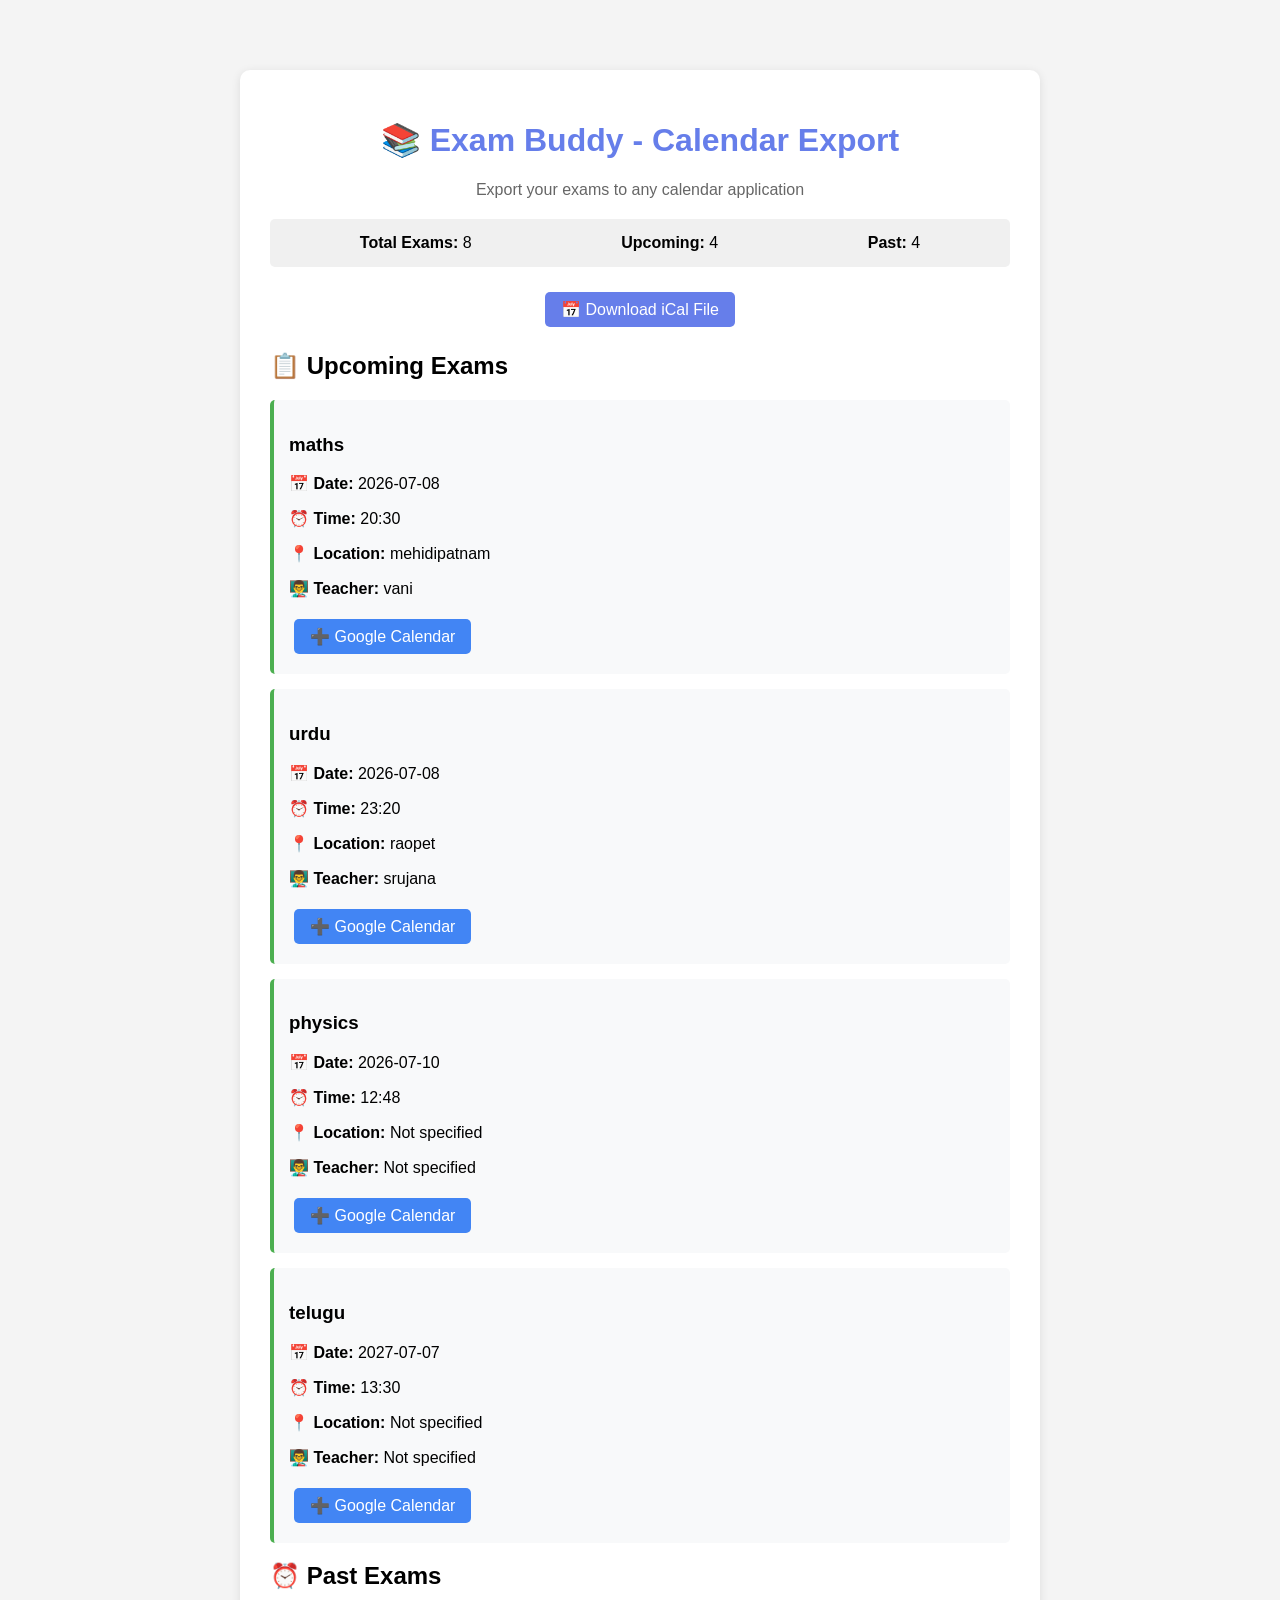
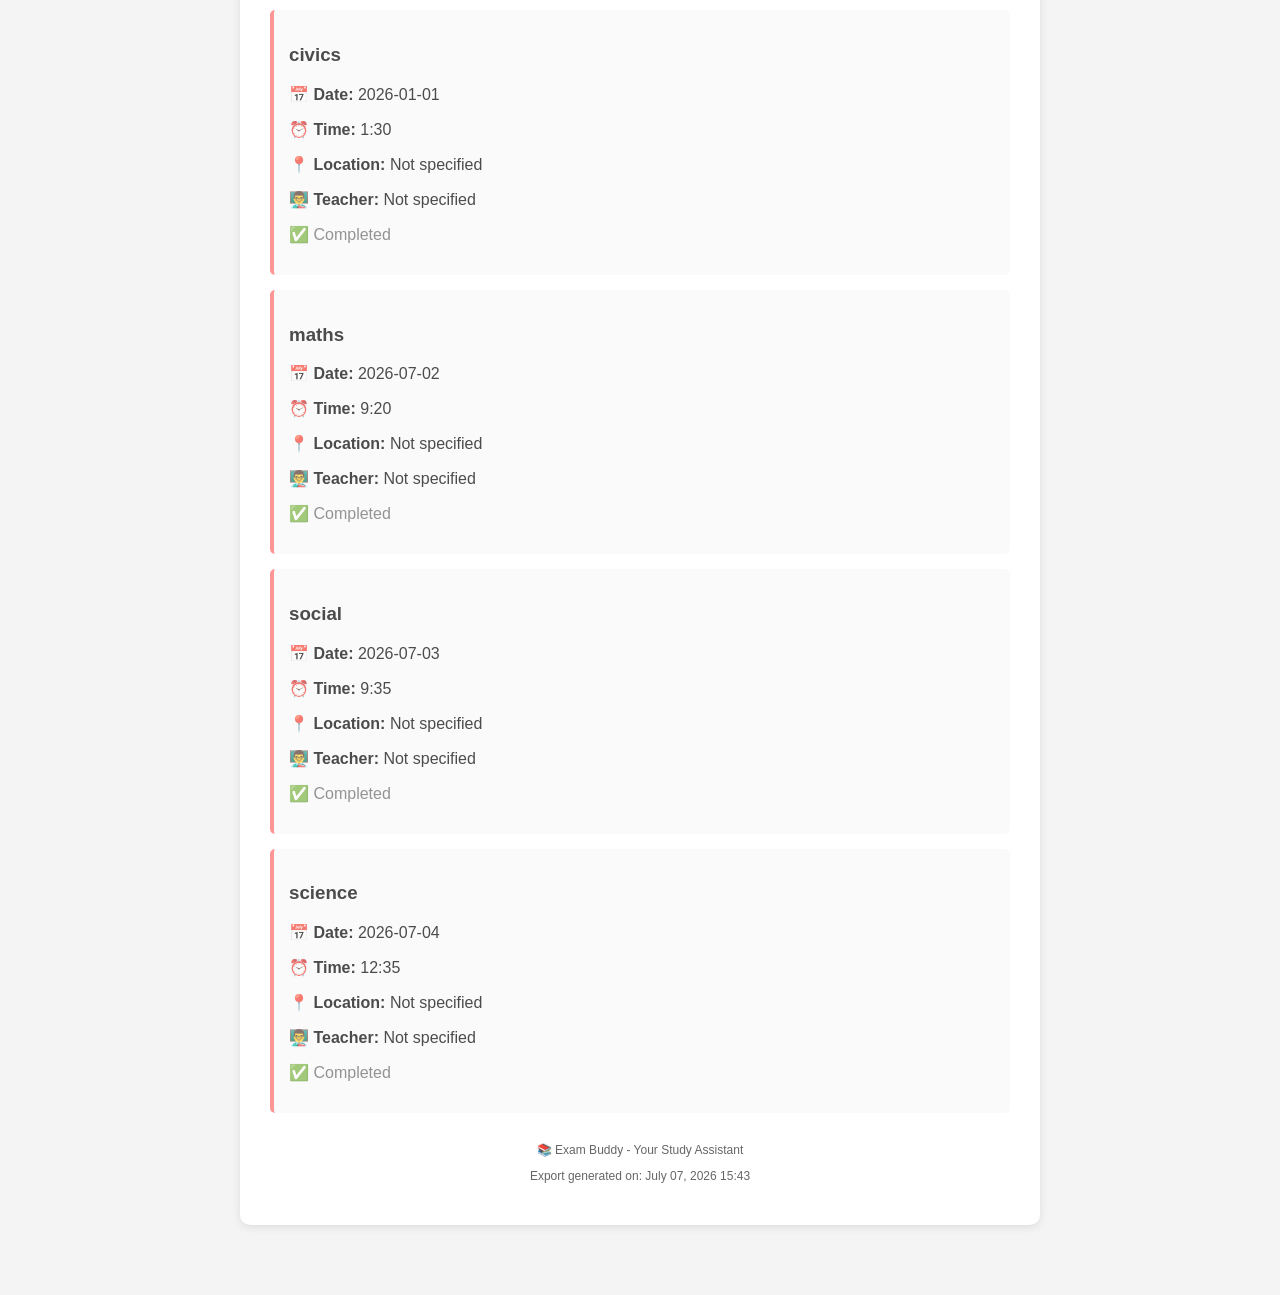
==== backend/calendar_export.html @ 18dd1bfc "commit 1a2b3c4d5e6f7g8h9i0j" ====
<!DOCTYPE html>
<html lang="en">
<head>
    <meta charset="UTF-8">
    <meta name="viewport" content="width=device-width, initial-scale=1.0">
    <title>Exam Buddy - Calendar Export</title>
    <style>
        body {
            font-family: Arial, sans-serif;
            max-width: 800px;
            margin: 50px auto;
            padding: 20px;
            background-color: #f4f4f4;
        }
        .container {
            background-color: white;
            padding: 30px;
            border-radius: 10px;
            box-shadow: 0 2px 10px rgba(0,0,0,0.1);
        }
        h1 {
            color: #667eea;
            text-align: center;
        }
        .exam-item {
            border-left: 4px solid #667eea;
            padding: 15px;
            margin: 15px 0;
            background-color: #f8f9fa;
            border-radius: 5px;
        }
        .exam-item.upcoming {
            border-left-color: #4CAF50;
        }
        .exam-item.past {
            border-left-color: #FF6B6B;
            opacity: 0.7;
        }
        .btn {
            display: inline-block;
            padding: 8px 16px;
            margin: 5px;
            background-color: #667eea;
            color: white;
            text-decoration: none;
            border-radius: 5px;
            border: none;
            cursor: pointer;
        }
        .btn-google {
            background-color: #4285F4;
        }
        .btn-outlook {
            background-color: #0078D4;
        }
        .btn-apple {
            background-color: #555555;
        }
        .btn:hover {
            opacity: 0.8;
        }
        .footer {
            text-align: center;
            margin-top: 30px;
            color: #666;
            font-size: 12px;
        }
        .stats {
            display: flex;
            justify-content: space-around;
            background-color: #f0f0f0;
            padding: 15px;
            border-radius: 5px;
            margin: 20px 0;
        }
    </style>
</head>
<body>
    <div class="container">
        <h1>📚 Exam Buddy - Calendar Export</h1>
        <p style="text-align: center; color: #666;">Export your exams to any calendar application</p>
        
        <div class="stats">
            <div><strong>Total Exams:</strong> 8</div>
            <div><strong>Upcoming:</strong> 4</div>
            <div><strong>Past:</strong> 4</div>
        </div>
        
        <div style="text-align: center; margin: 20px 0;">
            <a href="exam_schedule.ics" class="btn">📅 Download iCal File</a>
        </div>
        
        <h2>📋 Upcoming Exams</h2>

        <div class="exam-item upcoming">
            <h3>maths</h3>
            <p><strong>📅 Date:</strong> 2026-07-08</p>
            <p><strong>⏰ Time:</strong> 20:30</p>
            <p><strong>📍 Location:</strong> mehidipatnam</p>
            <p><strong>👨‍🏫 Teacher:</strong> vani</p>
            <div style="margin-top: 10px;">
                <a href="https://calendar.google.com/calendar/render?action=TEMPLATE&text=Exam: maths&dates=20260708T203000/20260708T223000&details=Subject:+maths
Location:+mehidipatnam
Teacher:+vani

Good+luck+with+your+exam!+💪&location=mehidipatnam" target="_blank" class="btn btn-google">➕ Google Calendar</a>
            </div>
        </div>

        <div class="exam-item upcoming">
            <h3>urdu</h3>
            <p><strong>📅 Date:</strong> 2026-07-08</p>
            <p><strong>⏰ Time:</strong> 23:20</p>
            <p><strong>📍 Location:</strong> raopet</p>
            <p><strong>👨‍🏫 Teacher:</strong> srujana</p>
            <div style="margin-top: 10px;">
                <a href="https://calendar.google.com/calendar/render?action=TEMPLATE&text=Exam: urdu&dates=20260708T232000/20260709T012000&details=Subject:+urdu
Location:+raopet
Teacher:+srujana

Good+luck+with+your+exam!+💪&location=raopet" target="_blank" class="btn btn-google">➕ Google Calendar</a>
            </div>
        </div>

        <div class="exam-item upcoming">
            <h3>physics</h3>
            <p><strong>📅 Date:</strong> 2026-07-10</p>
            <p><strong>⏰ Time:</strong> 12:48</p>
            <p><strong>📍 Location:</strong> Not specified</p>
            <p><strong>👨‍🏫 Teacher:</strong> Not specified</p>
            <div style="margin-top: 10px;">
                <a href="https://calendar.google.com/calendar/render?action=TEMPLATE&text=Exam: physics&dates=20260710T124800/20260710T144800&details=Subject:+physics

Good+luck+with+your+exam!+💪" target="_blank" class="btn btn-google">➕ Google Calendar</a>
            </div>
        </div>

        <div class="exam-item upcoming">
            <h3>telugu</h3>
            <p><strong>📅 Date:</strong> 2027-07-07</p>
            <p><strong>⏰ Time:</strong> 13:30</p>
            <p><strong>📍 Location:</strong> Not specified</p>
            <p><strong>👨‍🏫 Teacher:</strong> Not specified</p>
            <div style="margin-top: 10px;">
                <a href="https://calendar.google.com/calendar/render?action=TEMPLATE&text=Exam: telugu&dates=20270707T133000/20270707T153000&details=Subject:+telugu

Good+luck+with+your+exam!+💪" target="_blank" class="btn btn-google">➕ Google Calendar</a>
            </div>
        </div>

        <h2>⏰ Past Exams</h2>

        <div class="exam-item past">
            <h3>civics</h3>
            <p><strong>📅 Date:</strong> 2026-01-01</p>
            <p><strong>⏰ Time:</strong> 1:30</p>
            <p><strong>📍 Location:</strong> Not specified</p>
            <p><strong>👨‍🏫 Teacher:</strong> Not specified</p>
            <p style="color: #666;">✅ Completed</p>
        </div>

        <div class="exam-item past">
            <h3>maths</h3>
            <p><strong>📅 Date:</strong> 2026-07-02</p>
            <p><strong>⏰ Time:</strong> 9:20</p>
            <p><strong>📍 Location:</strong> Not specified</p>
            <p><strong>👨‍🏫 Teacher:</strong> Not specified</p>
            <p style="color: #666;">✅ Completed</p>
        </div>

        <div class="exam-item past">
            <h3>social</h3>
            <p><strong>📅 Date:</strong> 2026-07-03</p>
            <p><strong>⏰ Time:</strong> 9:35</p>
            <p><strong>📍 Location:</strong> Not specified</p>
            <p><strong>👨‍🏫 Teacher:</strong> Not specified</p>
            <p style="color: #666;">✅ Completed</p>
        </div>

        <div class="exam-item past">
            <h3>science</h3>
            <p><strong>📅 Date:</strong> 2026-07-04</p>
            <p><strong>⏰ Time:</strong> 12:35</p>
            <p><strong>📍 Location:</strong> Not specified</p>
            <p><strong>👨‍🏫 Teacher:</strong> Not specified</p>
            <p style="color: #666;">✅ Completed</p>
        </div>

        <div class="footer">
            <p>📚 Exam Buddy - Your Study Assistant</p>
            <p>Export generated on: July 07, 2026 15:43</p>
        </div>
    </div>
</body>
</html>
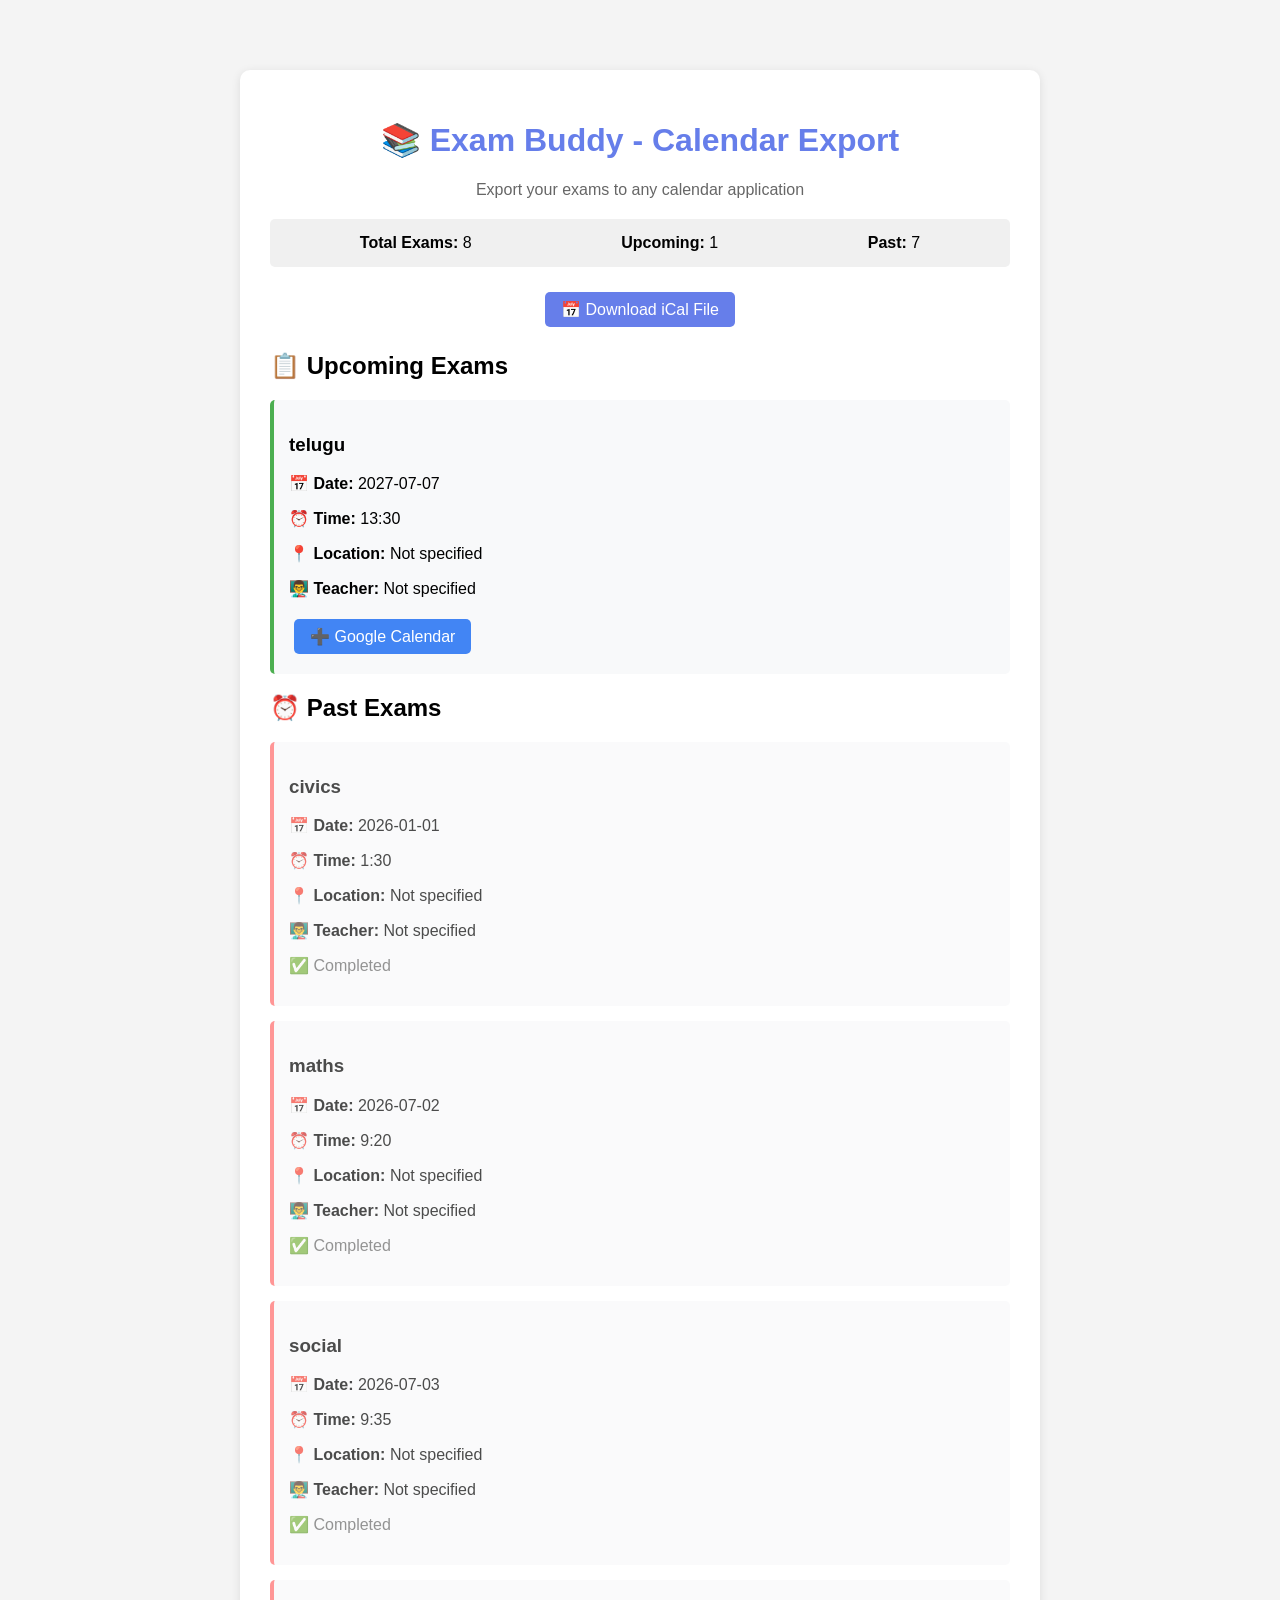
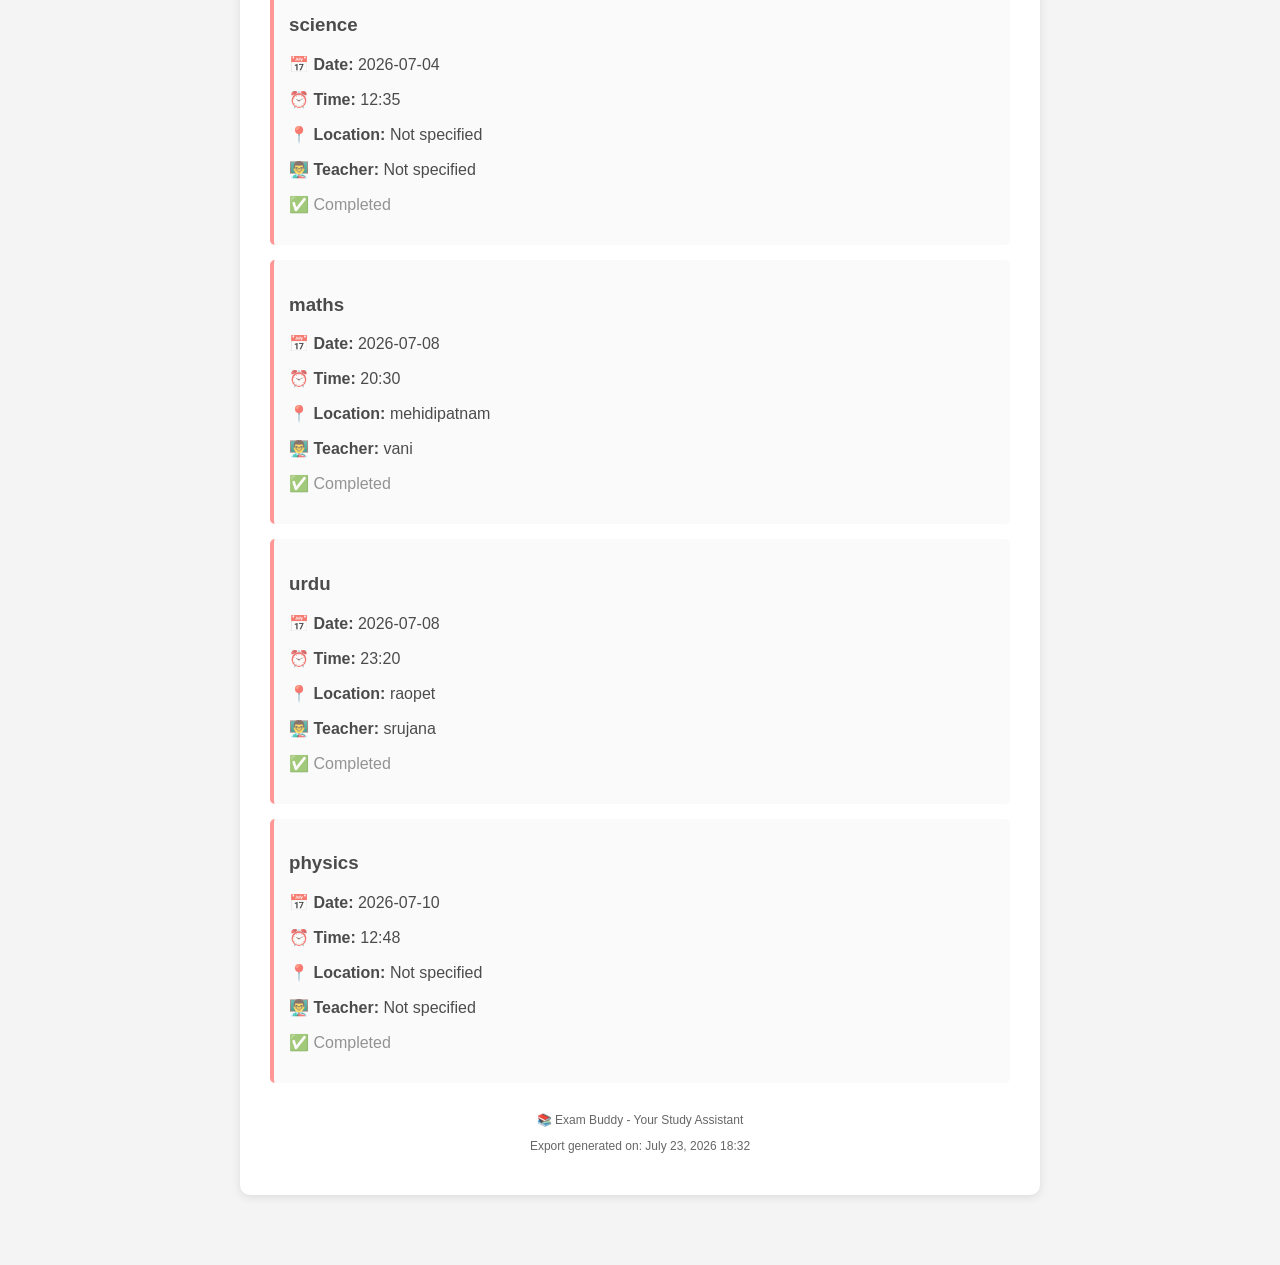
==== commit 5e146228: "context: Path: .git/COMMIT_EDITMSG" ====
--- a/backend/calendar_export.html
+++ b/backend/calendar_export.html
@@ -83,8 +83,8 @@
         
         <div class="stats">
             <div><strong>Total Exams:</strong> 8</div>
-            <div><strong>Upcoming:</strong> 4</div>
-            <div><strong>Past:</strong> 4</div>
+            <div><strong>Upcoming:</strong> 1</div>
+            <div><strong>Past:</strong> 7</div>
         </div>
         
         <div style="text-align: center; margin: 20px 0;">
@@ -92,49 +92,6 @@
         </div>
         
         <h2>📋 Upcoming Exams</h2>
-
-        <div class="exam-item upcoming">
-            <h3>maths</h3>
-            <p><strong>📅 Date:</strong> 2026-07-08</p>
-            <p><strong>⏰ Time:</strong> 20:30</p>
-            <p><strong>📍 Location:</strong> mehidipatnam</p>
-            <p><strong>👨‍🏫 Teacher:</strong> vani</p>
-            <div style="margin-top: 10px;">
-                <a href="https://calendar.google.com/calendar/render?action=TEMPLATE&text=Exam: maths&dates=20260708T203000/20260708T223000&details=Subject:+maths
-Location:+mehidipatnam
-Teacher:+vani
-
-Good+luck+with+your+exam!+💪&location=mehidipatnam" target="_blank" class="btn btn-google">➕ Google Calendar</a>
-            </div>
-        </div>
-
-        <div class="exam-item upcoming">
-            <h3>urdu</h3>
-            <p><strong>📅 Date:</strong> 2026-07-08</p>
-            <p><strong>⏰ Time:</strong> 23:20</p>
-            <p><strong>📍 Location:</strong> raopet</p>
-            <p><strong>👨‍🏫 Teacher:</strong> srujana</p>
-            <div style="margin-top: 10px;">
-                <a href="https://calendar.google.com/calendar/render?action=TEMPLATE&text=Exam: urdu&dates=20260708T232000/20260709T012000&details=Subject:+urdu
-Location:+raopet
-Teacher:+srujana
-
-Good+luck+with+your+exam!+💪&location=raopet" target="_blank" class="btn btn-google">➕ Google Calendar</a>
-            </div>
-        </div>
-
-        <div class="exam-item upcoming">
-            <h3>physics</h3>
-            <p><strong>📅 Date:</strong> 2026-07-10</p>
-            <p><strong>⏰ Time:</strong> 12:48</p>
-            <p><strong>📍 Location:</strong> Not specified</p>
-            <p><strong>👨‍🏫 Teacher:</strong> Not specified</p>
-            <div style="margin-top: 10px;">
-                <a href="https://calendar.google.com/calendar/render?action=TEMPLATE&text=Exam: physics&dates=20260710T124800/20260710T144800&details=Subject:+physics
-
-Good+luck+with+your+exam!+💪" target="_blank" class="btn btn-google">➕ Google Calendar</a>
-            </div>
-        </div>
 
         <div class="exam-item upcoming">
             <h3>telugu</h3>
@@ -187,9 +144,36 @@
             <p style="color: #666;">✅ Completed</p>
         </div>
 
+        <div class="exam-item past">
+            <h3>maths</h3>
+            <p><strong>📅 Date:</strong> 2026-07-08</p>
+            <p><strong>⏰ Time:</strong> 20:30</p>
+            <p><strong>📍 Location:</strong> mehidipatnam</p>
+            <p><strong>👨‍🏫 Teacher:</strong> vani</p>
+            <p style="color: #666;">✅ Completed</p>
+        </div>
+
+        <div class="exam-item past">
+            <h3>urdu</h3>
+            <p><strong>📅 Date:</strong> 2026-07-08</p>
+            <p><strong>⏰ Time:</strong> 23:20</p>
+            <p><strong>📍 Location:</strong> raopet</p>
+            <p><strong>👨‍🏫 Teacher:</strong> srujana</p>
+            <p style="color: #666;">✅ Completed</p>
+        </div>
+
+        <div class="exam-item past">
+            <h3>physics</h3>
+            <p><strong>📅 Date:</strong> 2026-07-10</p>
+            <p><strong>⏰ Time:</strong> 12:48</p>
+            <p><strong>📍 Location:</strong> Not specified</p>
+            <p><strong>👨‍🏫 Teacher:</strong> Not specified</p>
+            <p style="color: #666;">✅ Completed</p>
+        </div>
+
         <div class="footer">
             <p>📚 Exam Buddy - Your Study Assistant</p>
-            <p>Export generated on: July 07, 2026 15:43</p>
+            <p>Export generated on: July 23, 2026 18:32</p>
         </div>
     </div>
 </body>
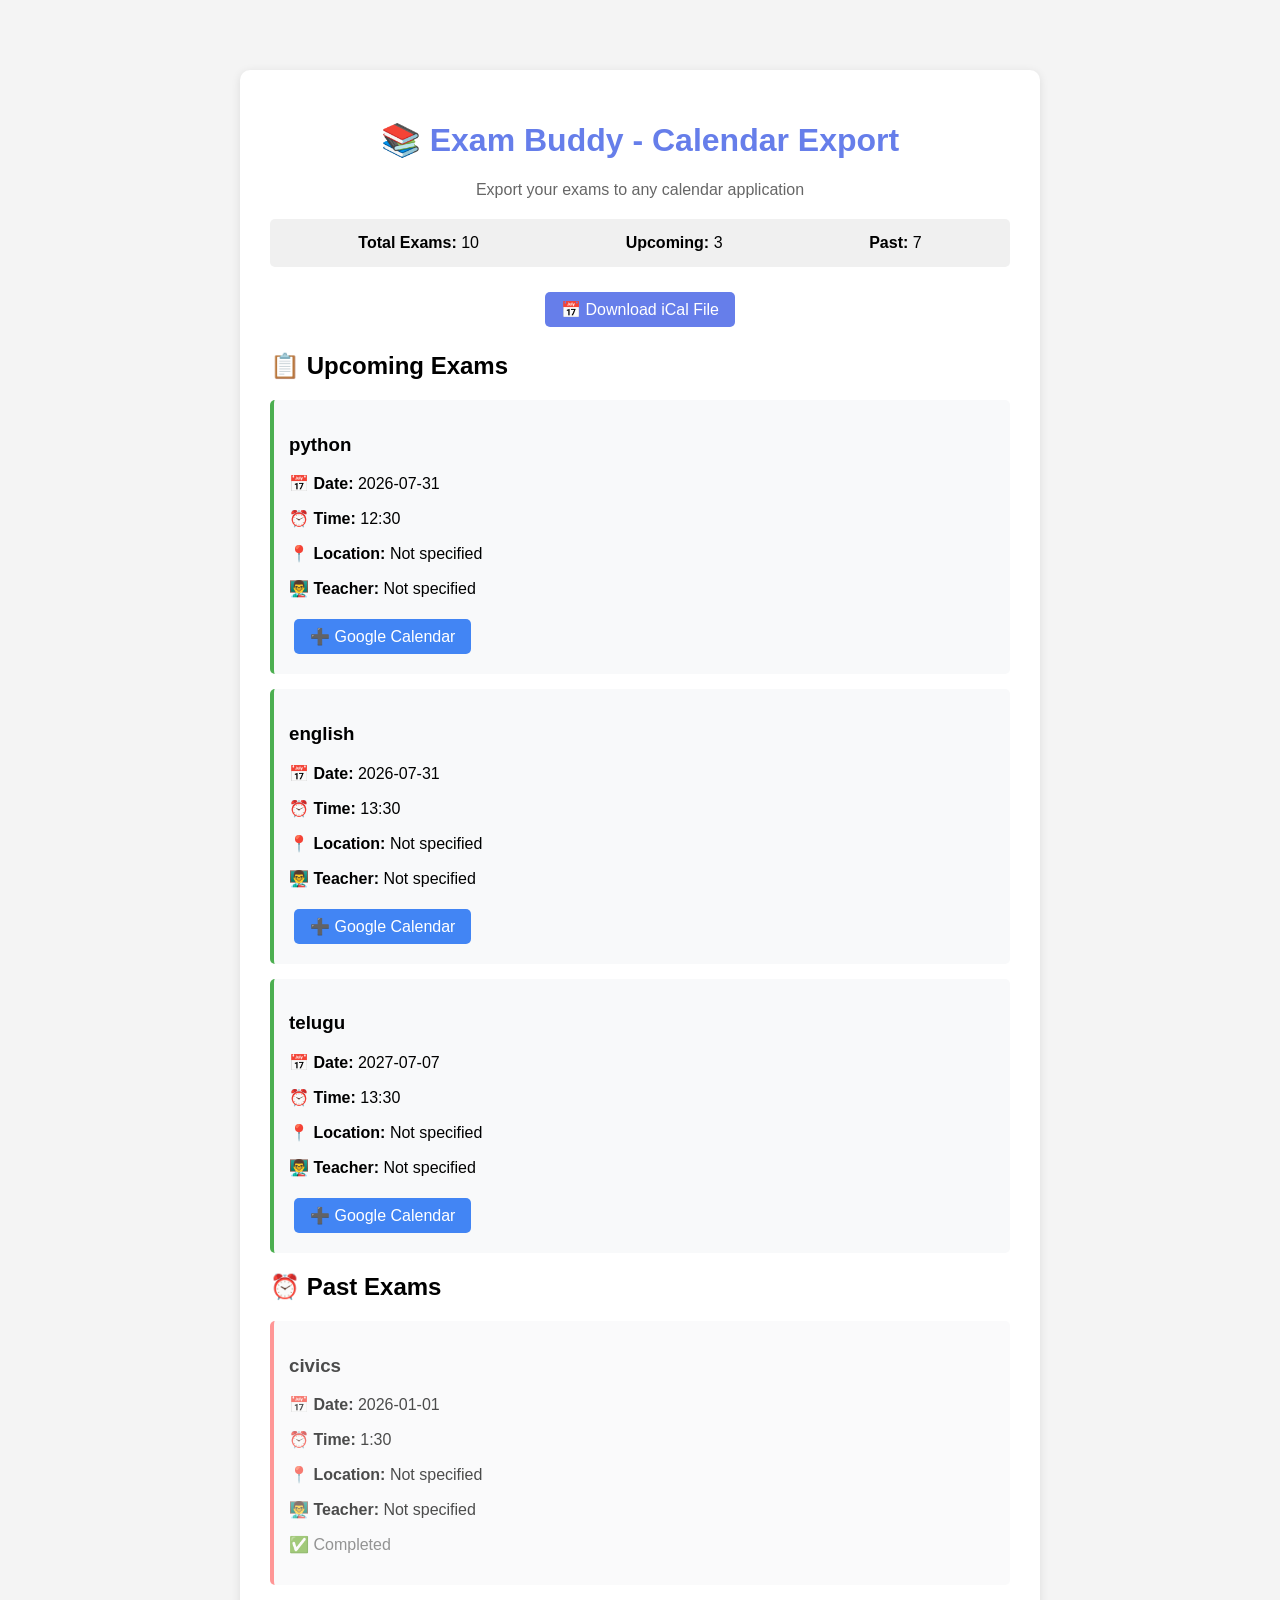
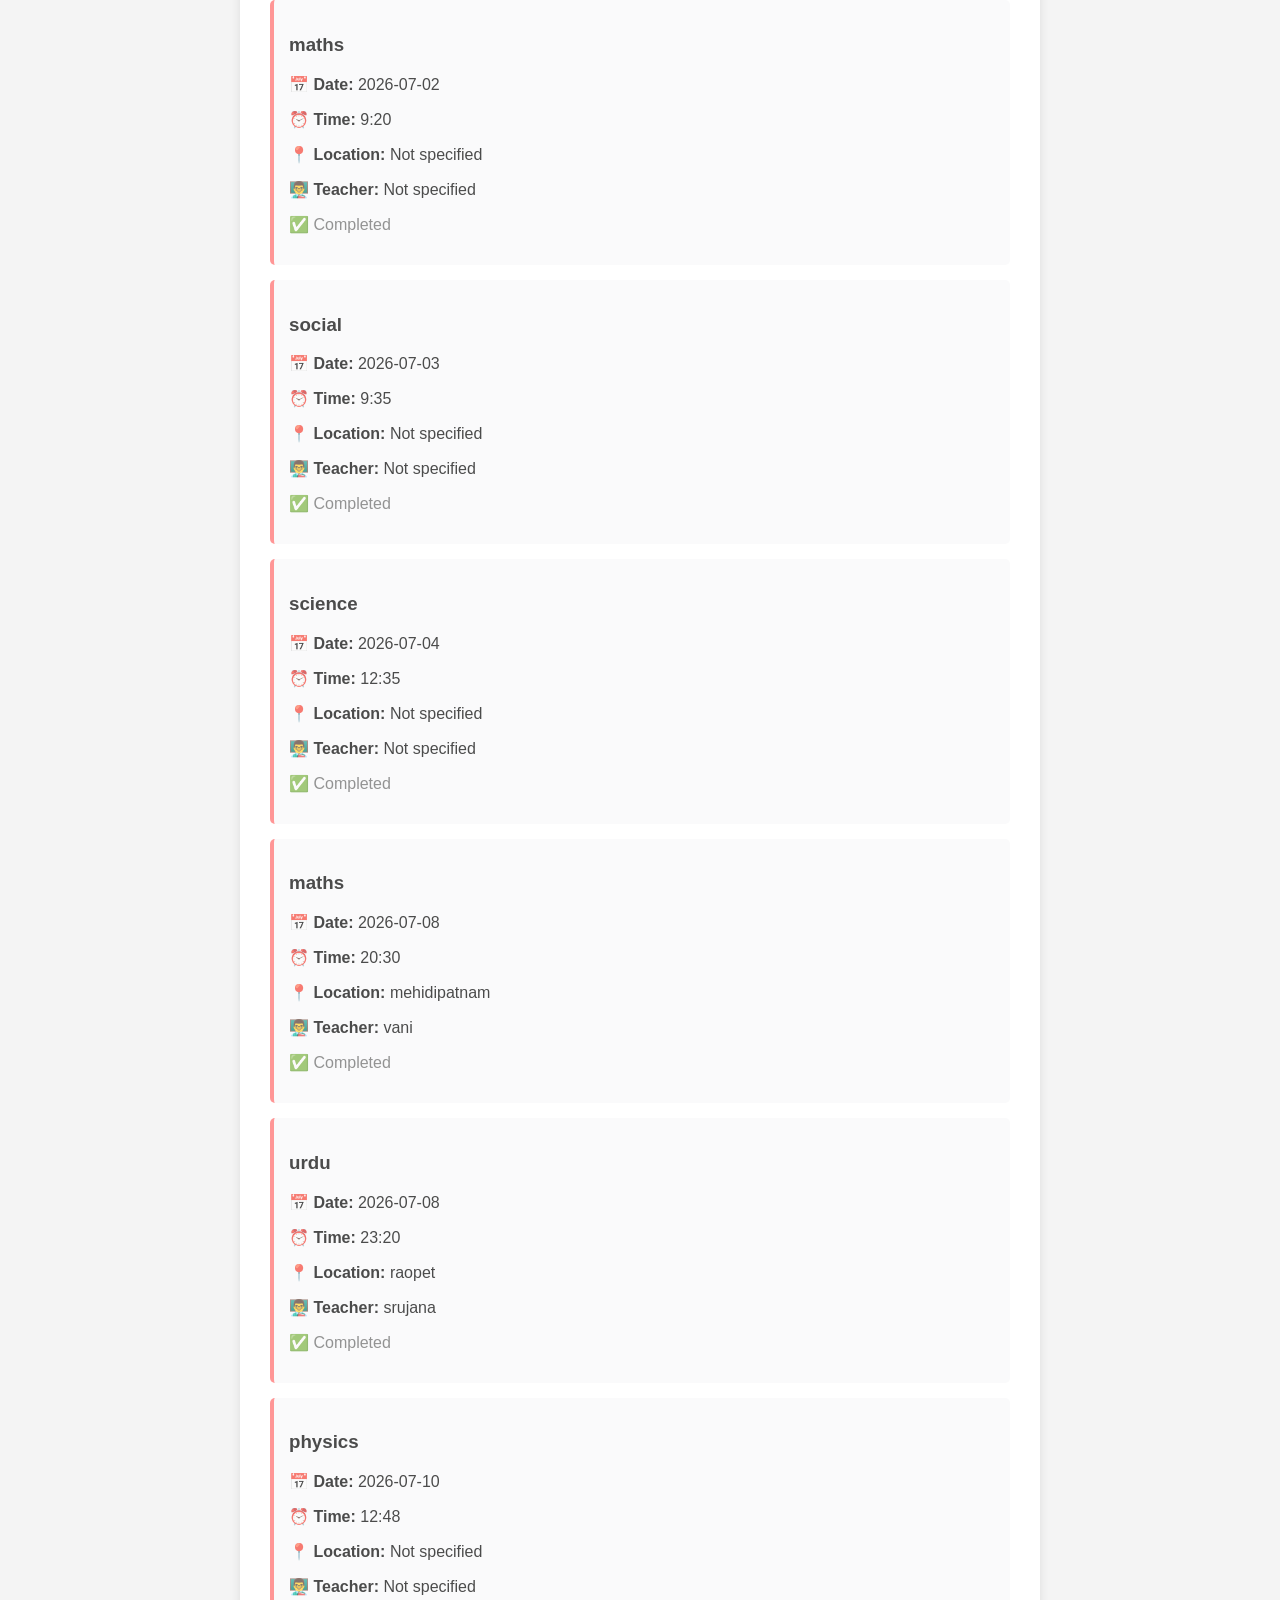
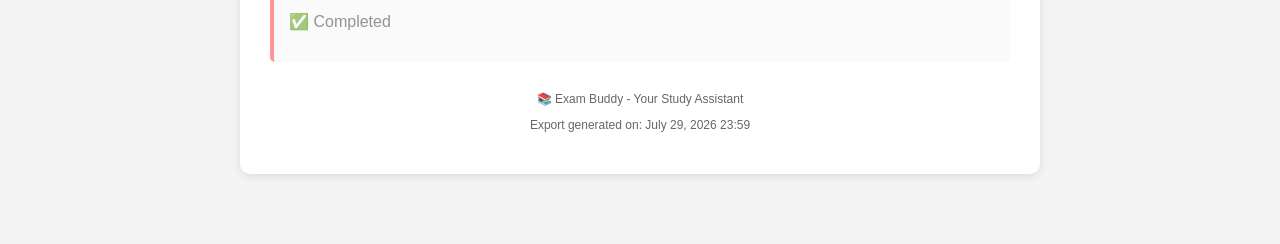
==== commit b872abeb: "commit 1a2b3c4d5e6f7g8h9i0j" ====
--- a/backend/calendar_export.html
+++ b/backend/calendar_export.html
@@ -82,8 +82,8 @@
         <p style="text-align: center; color: #666;">Export your exams to any calendar application</p>
         
         <div class="stats">
-            <div><strong>Total Exams:</strong> 8</div>
-            <div><strong>Upcoming:</strong> 1</div>
+            <div><strong>Total Exams:</strong> 10</div>
+            <div><strong>Upcoming:</strong> 3</div>
             <div><strong>Past:</strong> 7</div>
         </div>
         
@@ -92,6 +92,32 @@
         </div>
         
         <h2>📋 Upcoming Exams</h2>
+
+        <div class="exam-item upcoming">
+            <h3>python</h3>
+            <p><strong>📅 Date:</strong> 2026-07-31</p>
+            <p><strong>⏰ Time:</strong> 12:30</p>
+            <p><strong>📍 Location:</strong> Not specified</p>
+            <p><strong>👨‍🏫 Teacher:</strong> Not specified</p>
+            <div style="margin-top: 10px;">
+                <a href="https://calendar.google.com/calendar/render?action=TEMPLATE&text=Exam: python&dates=20260731T123000/20260731T143000&details=Subject:+python
+
+Good+luck+with+your+exam!+💪" target="_blank" class="btn btn-google">➕ Google Calendar</a>
+            </div>
+        </div>
+
+        <div class="exam-item upcoming">
+            <h3>english</h3>
+            <p><strong>📅 Date:</strong> 2026-07-31</p>
+            <p><strong>⏰ Time:</strong> 13:30</p>
+            <p><strong>📍 Location:</strong> Not specified</p>
+            <p><strong>👨‍🏫 Teacher:</strong> Not specified</p>
+            <div style="margin-top: 10px;">
+                <a href="https://calendar.google.com/calendar/render?action=TEMPLATE&text=Exam: english&dates=20260731T133000/20260731T153000&details=Subject:+english
+
+Good+luck+with+your+exam!+💪" target="_blank" class="btn btn-google">➕ Google Calendar</a>
+            </div>
+        </div>
 
         <div class="exam-item upcoming">
             <h3>telugu</h3>
@@ -173,7 +199,7 @@
 
         <div class="footer">
             <p>📚 Exam Buddy - Your Study Assistant</p>
-            <p>Export generated on: July 23, 2026 18:32</p>
+            <p>Export generated on: July 29, 2026 23:59</p>
         </div>
     </div>
 </body>
